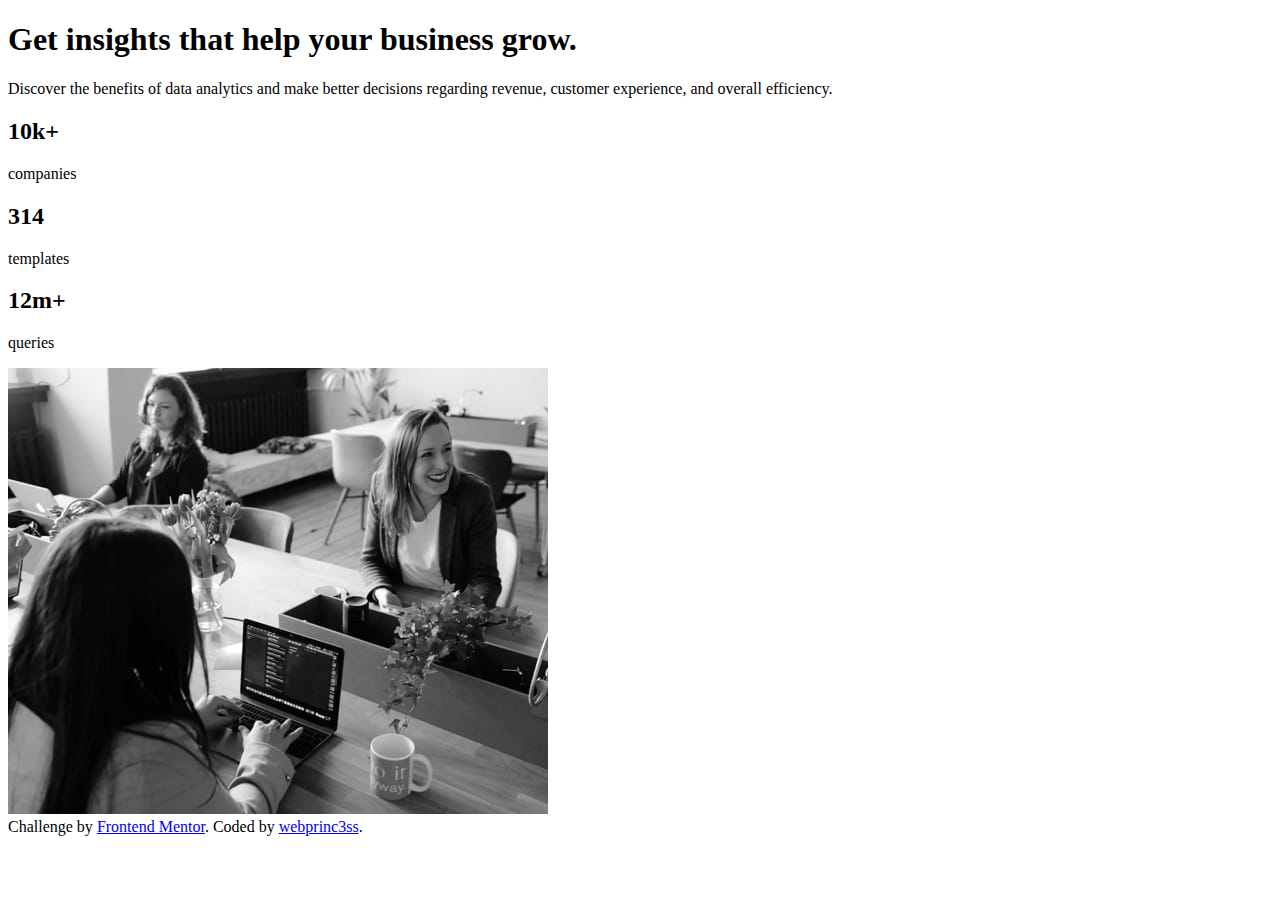
==== index.html @ 17a89ea9 "Colors." ====
<!DOCTYPE html>
<html lang="en">

<head>
  <meta charset="UTF-8">
  <meta name="viewport" content="width=device-width, initial-scale=1.0">
  <!-- displays site properly based on user's device -->

  <link rel="icon" type="image/png" sizes="32x32" href="./images/favicon-32x32.png">
  <link rel="stylesheet" href="css/style.css" />
  <title>Stats preview card component</title>
  <!-- Feel free to remove these styles or customise in your own stylesheet 👍 -->
  <!-- <style>
    .attribution { font-size: 11px; text-align: center; }
    .attribution a { color: hsl(228, 45%, 44%); }
  </style> -->
</head>

<body>
  <main>
    <section class="card">
      <div class="card-right">
        <h1>Get insights that help your business grow.</h1>
        <p>Discover the benefits of data analytics and make better decisions regarding revenue, customer
          experience, and overall efficiency.</p>
        <div>
          <div>
            <h2>10k+</h2>
            <p>companies</p>
          </div>
          <div>
            <h2>314</h2>
            <p>templates</p>
          </div>
          <div>
            <h2>12m+</h2>
            <p>queries</p>
          </div>
        </div>
      </div>
      <div class="card-left">
        <img src="images/image-header-desktop.jpg" alt="Staff working on computers." />
      </div>
    </section>
  </main>
  <footer>
    <div class="attribution">
      Challenge by <a href="https://www.frontendmentor.io?ref=challenge" target="_blank">Frontend Mentor</a>.
      Coded by <a href="#">webprinc3ss</a>.
    </div>
  </footer>
</body>

</html>
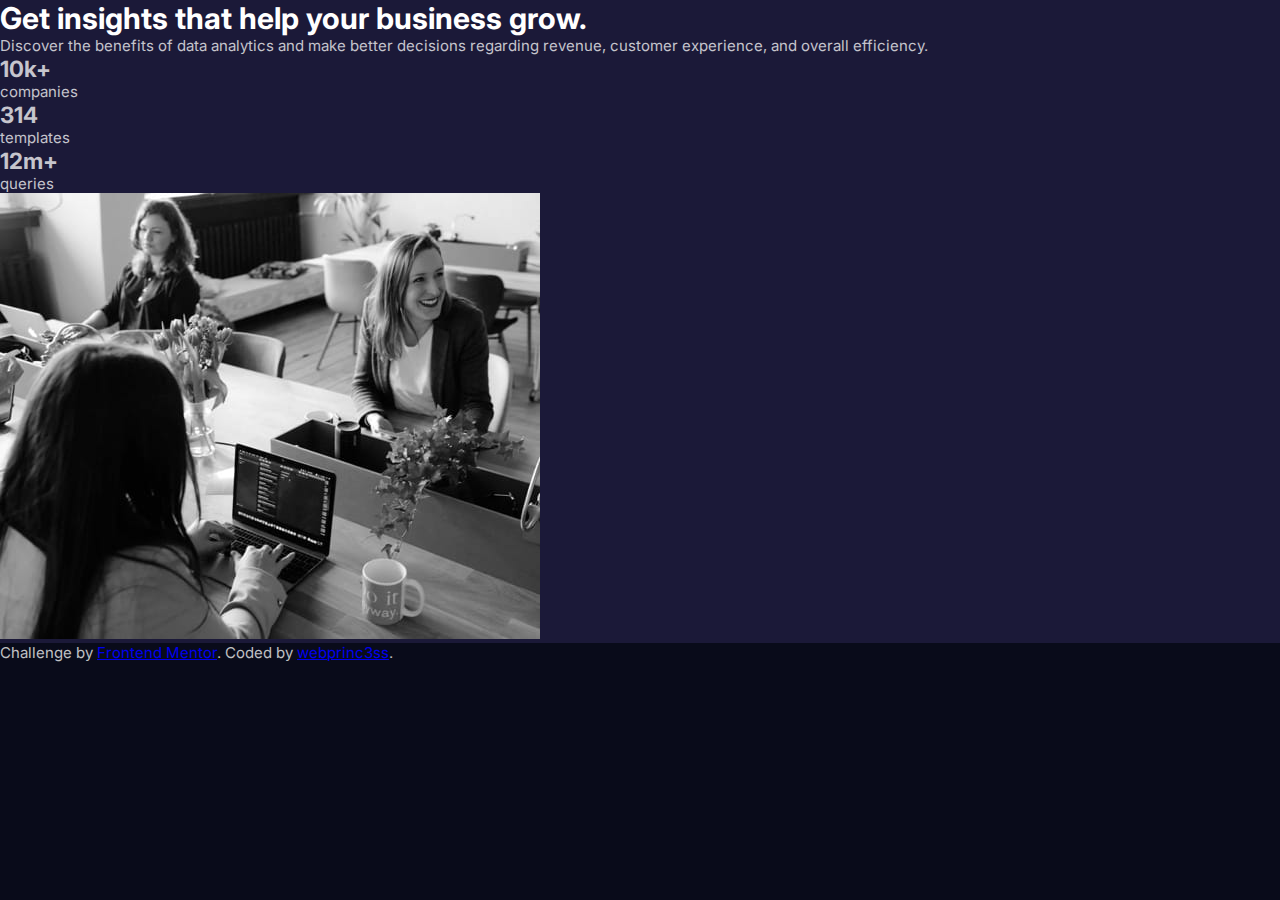
==== commit dda5057e: "More styling." ====
--- a/index.html
+++ b/index.html
@@ -7,13 +7,18 @@
   <!-- displays site properly based on user's device -->
 
   <link rel="icon" type="image/png" sizes="32x32" href="./images/favicon-32x32.png">
-  <link rel="stylesheet" href="css/style.css" />
+
   <title>Stats preview card component</title>
   <!-- Feel free to remove these styles or customise in your own stylesheet 👍 -->
   <!-- <style>
     .attribution { font-size: 11px; text-align: center; }
     .attribution a { color: hsl(228, 45%, 44%); }
   </style> -->
+  <link rel="stylesheet" href="css/styles.css">
+  <link rel="preconnect" href="https://fonts.googleapis.com">
+  <link rel="preconnect" href="https://fonts.gstatic.com" crossorigin>
+  <link href="https://fonts.googleapis.com/css2?family=Inter:wght@400;800&family=Lexend+Deca&display=swap"
+    rel="stylesheet">
 </head>
 
 <body>
--- a/css/styles.css
+++ b/css/styles.css
@@ -0,0 +1,49 @@
+  
+:root {
+    --main-back: hsl(233, 47%, 7%);  
+    --card-back: hsl(244, 38%, 16%);
+    --accent: hslhsl(277, 64%, 61%);
+    --white-headline: hsl(0, 0%, 100%);
+    --white-para: hsla(0, 0%, 100%, 0.75);
+    --white-stat: hsla(0, 0%, 100%, 0.6);
+  }
+  
+  * {
+    margin: 0;
+    padding: 0;
+    box-sizing: border-box;
+  }
+  
+  body {
+    background-color:  var(--main-back);
+    color: var(--white-para);
+    font-size: 15px;
+    font-family: Inter, sans-serif;
+    /* font-weight: 400, 700; */
+  }
+
+  main {
+      background-color: var(--card-back);
+  }
+
+  h1 {
+      font-size: ;
+      font-family: Inter, sans-serif;
+      font-weight: 700;
+      color: var(--white-headline);
+  }
+
+  /* MEDIA QUERY FOR SMALLER DESKTOP SCREENS AND SMALLER */
+@media screen and (max-width: 980px) {
+  }
+  
+  
+  /* MEDIA QUERY FOR TABLETS AND SMALLER */
+  /* @media screen and (max-width: 768px) {
+
+  } */
+
+  /* MEDIA QUERY FOR MOBILE PHONES AND SMALLER */
+  @media screen and (max-width: 375px) {
+  
+  }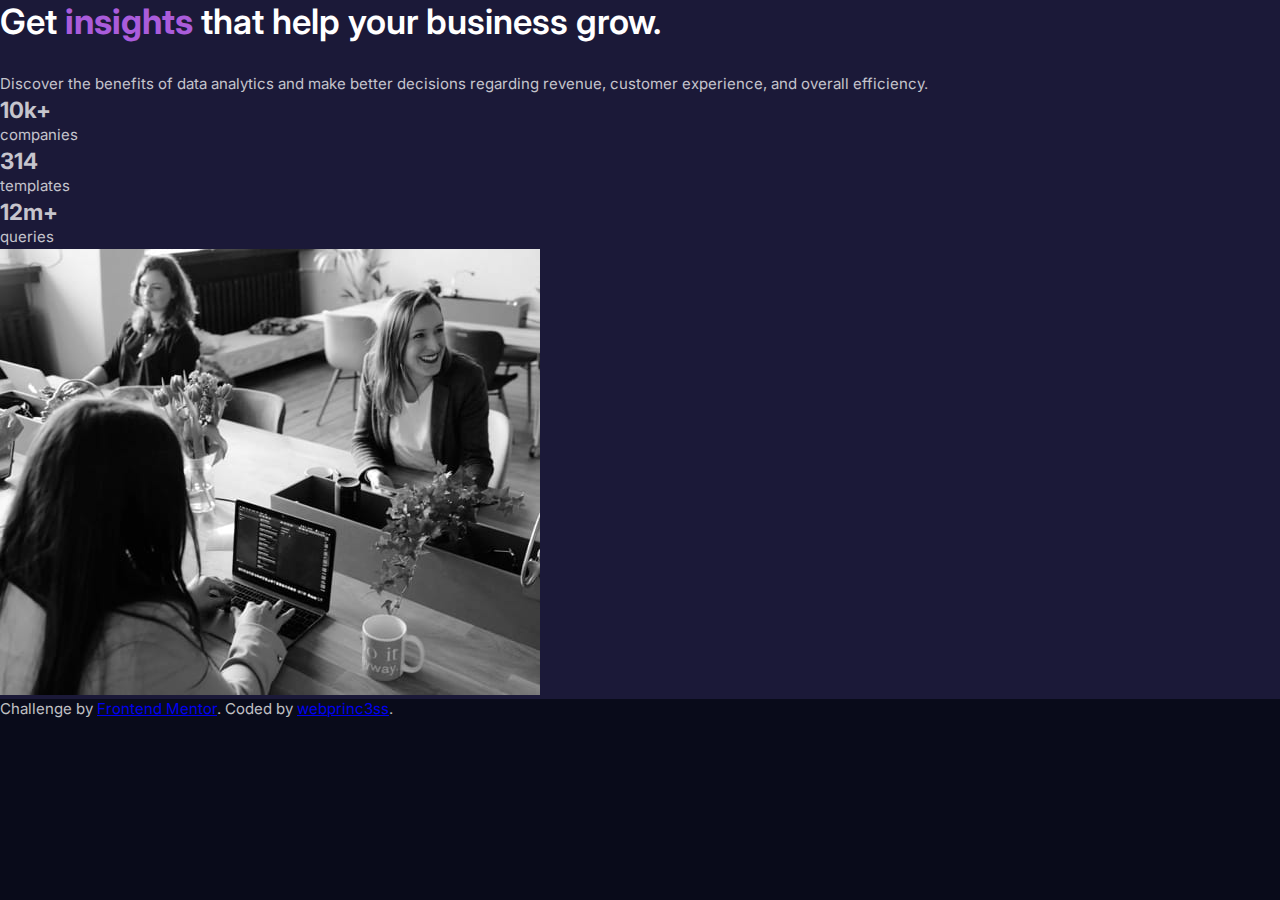
==== commit 27d9233f: "Font matching." ====
--- a/index.html
+++ b/index.html
@@ -17,7 +17,7 @@
   <link rel="stylesheet" href="css/styles.css">
   <link rel="preconnect" href="https://fonts.googleapis.com">
   <link rel="preconnect" href="https://fonts.gstatic.com" crossorigin>
-  <link href="https://fonts.googleapis.com/css2?family=Inter:wght@400;800&family=Lexend+Deca&display=swap"
+  <link href="https://fonts.googleapis.com/css2?family=Inter:wght@400;500;600;700;800&family=Lexend+Deca&display=swap"
     rel="stylesheet">
 </head>
 
@@ -25,7 +25,7 @@
   <main>
     <section class="card">
       <div class="card-right">
-        <h1>Get insights that help your business grow.</h1>
+        <h1>Get <span class="insights">insights</span> that help your business grow.</h1>
         <p>Discover the benefits of data analytics and make better decisions regarding revenue, customer
           experience, and overall efficiency.</p>
         <div>
--- a/css/styles.css
+++ b/css/styles.css
@@ -2,7 +2,7 @@
 :root {
     --main-back: hsl(233, 47%, 7%);  
     --card-back: hsl(244, 38%, 16%);
-    --accent: hslhsl(277, 64%, 61%);
+    --accent: hsl(277, 64%, 61%);
     --white-headline: hsl(0, 0%, 100%);
     --white-para: hsla(0, 0%, 100%, 0.75);
     --white-stat: hsla(0, 0%, 100%, 0.6);
@@ -22,16 +22,30 @@
     /* font-weight: 400, 700; */
   }
 
-  main {
+  section {
       background-color: var(--card-back);
   }
 
   h1 {
-      font-size: ;
-      font-family: Inter, sans-serif;
-      font-weight: 700;
-      color: var(--white-headline);
+    font-size: 35px;
+    font-family: Inter, sans-serif;
+    font-weight: 600;
+    color: var(--white-headline);
+    margin-bottom: 30px;
   }
+
+p {
+    line-height: 1.6em;
+}
+
+.insights {
+    color: var(--accent);
+    font-weight: 700;
+}
+
+h2 {
+    
+}
 
   /* MEDIA QUERY FOR SMALLER DESKTOP SCREENS AND SMALLER */
 @media screen and (max-width: 980px) {
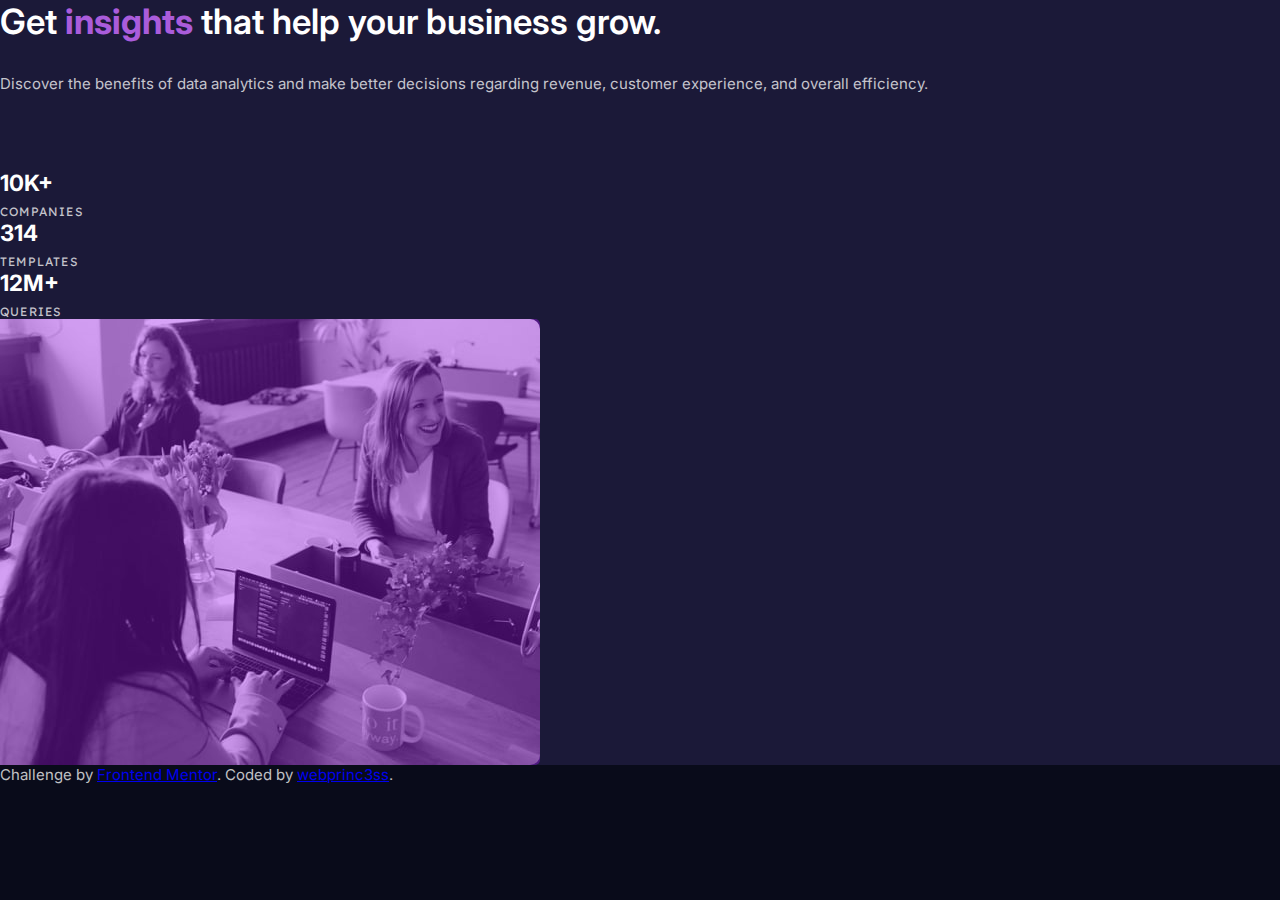
==== commit d02ca40d: "Styled image with overlay and rounded right borders." ====
--- a/index.html
+++ b/index.html
@@ -26,25 +26,27 @@
     <section class="card">
       <div class="card-right">
         <h1>Get <span class="insights">insights</span> that help your business grow.</h1>
-        <p>Discover the benefits of data analytics and make better decisions regarding revenue, customer
+        <p class="intro">Discover the benefits of data analytics and make better decisions regarding revenue, customer
           experience, and overall efficiency.</p>
         <div>
           <div>
-            <h2>10k+</h2>
-            <p>companies</p>
+            <h2>10K+</h2>
+            <p class="stats">COMPANIES</p>
           </div>
           <div>
             <h2>314</h2>
-            <p>templates</p>
+            <p class="stats">TEMPLATES</p>
           </div>
           <div>
-            <h2>12m+</h2>
-            <p>queries</p>
+            <h2>12M+</h2>
+            <p class="stats">QUERIES</p>
           </div>
         </div>
       </div>
       <div class="card-left">
-        <img src="images/image-header-desktop.jpg" alt="Staff working on computers." />
+        <div class="wrap">
+          <img src="images/image-header-desktop.jpg" alt="Staff working on computers." />
+        </div>
       </div>
     </section>
   </main>
--- a/css/styles.css
+++ b/css/styles.css
@@ -34,8 +34,9 @@
     margin-bottom: 30px;
   }
 
-p {
+p.intro {
     line-height: 1.6em;
+    margin-bottom: 73px;
 }
 
 .insights {
@@ -44,7 +45,44 @@
 }
 
 h2 {
-    
+    color: var(--white-headline);
+    margin-bottom: 8px;
+}
+
+p.stats {
+    font-size: 12px;
+    font-family: Lexend Deca, sans-serif;
+    letter-spacing: .1em;
+}
+
+div.card-left {
+    width: 540px;
+    height: 446px;
+}
+
+.wrap {
+    position:relative;
+    width: 540px;
+    height: 446px;
+}
+
+.wrap:before {
+    content: "";
+    position: absolute;
+    top:0;
+    left:0;
+    height: 100%;
+    width: 100%;
+    background: hsla(277, 85%, 51%, .40);
+    /* background: rgba(170, 92, 219, .50); */
+    border-top-right-radius: 5px;
+    border-bottom-right-radius: 5px;
+    z-index: 999;
+}
+
+img {
+    border-top-right-radius: 10px;
+    border-bottom-right-radius: 10px;
 }
 
   /* MEDIA QUERY FOR SMALLER DESKTOP SCREENS AND SMALLER */
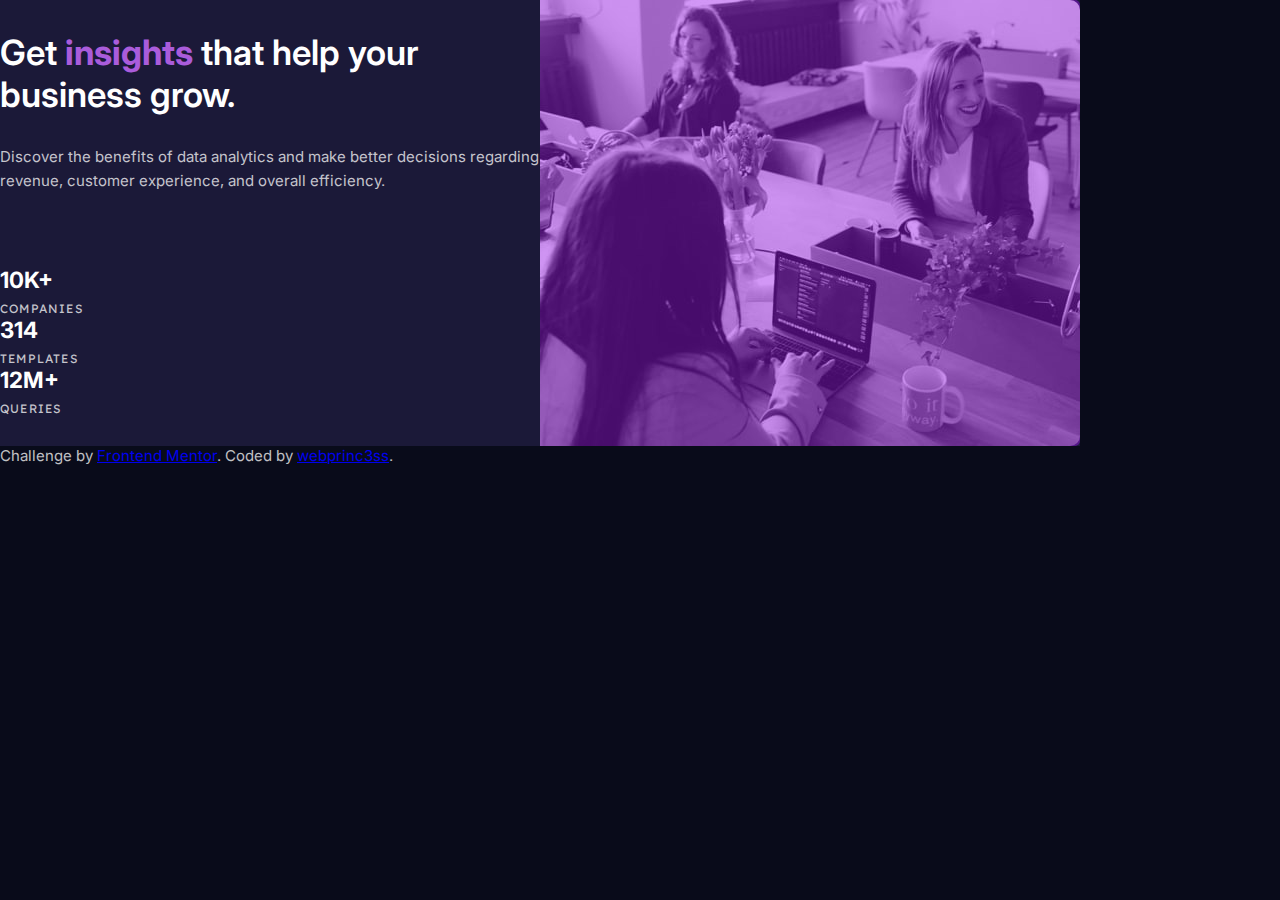
==== commit a0be9e78: "Positioning with flexbox." ====
--- a/index.html
+++ b/index.html
@@ -24,26 +24,28 @@
 <body>
   <main>
     <section class="card">
-      <div class="card-right">
-        <h1>Get <span class="insights">insights</span> that help your business grow.</h1>
-        <p class="intro">Discover the benefits of data analytics and make better decisions regarding revenue, customer
-          experience, and overall efficiency.</p>
-        <div>
-          <div>
-            <h2>10K+</h2>
-            <p class="stats">COMPANIES</p>
-          </div>
-          <div>
-            <h2>314</h2>
-            <p class="stats">TEMPLATES</p>
-          </div>
-          <div>
-            <h2>12M+</h2>
-            <p class="stats">QUERIES</p>
+      <div class="card-center">
+        <div class="card-left">
+          <h1>Get <span class="insights">insights</span> that help your business grow.</h1>
+          <p class="intro">Discover the benefits of data analytics and make better decisions regarding revenue, customer
+            experience, and overall efficiency.</p>
+          <div class="stat-wrapper">
+            <div class="stat-item">
+              <h2>10K+</h2>
+              <p class="stats">COMPANIES</p>
+            </div>
+            <div class="stat-item">
+              <h2>314</h2>
+              <p class="stats">TEMPLATES</p>
+            </div>
+            <div class="stat-item">
+              <h2>12M+</h2>
+              <p class="stats">QUERIES</p>
+            </div>
           </div>
         </div>
       </div>
-      <div class="card-left">
+      <div class="card-right">
         <div class="wrap">
           <img src="images/image-header-desktop.jpg" alt="Staff working on computers." />
         </div>
--- a/css/styles.css
+++ b/css/styles.css
@@ -55,9 +55,35 @@
     letter-spacing: .1em;
 }
 
+section.card {
+    width: 1080px;
+    display: flex;
+}
+
 div.card-left {
     width: 540px;
+}
+
+div.card-right {
+    width: 540px;
     height: 446px;
+}
+
+div.card-center {
+    display: flex;
+    align-items: center;
+    justify-content: center;
+}
+
+div.card
+
+div.stat-wrapper {
+    display: flex;
+    width: 100%;
+}
+
+div.stat-item {
+    flex-grow: 1;
 }
 
 .wrap {
@@ -73,7 +99,7 @@
     left:0;
     height: 100%;
     width: 100%;
-    background: hsla(277, 85%, 51%, .40);
+    background: hsla(277, 85%, 51%, .45);
     /* background: rgba(170, 92, 219, .50); */
     border-top-right-radius: 5px;
     border-bottom-right-radius: 5px;
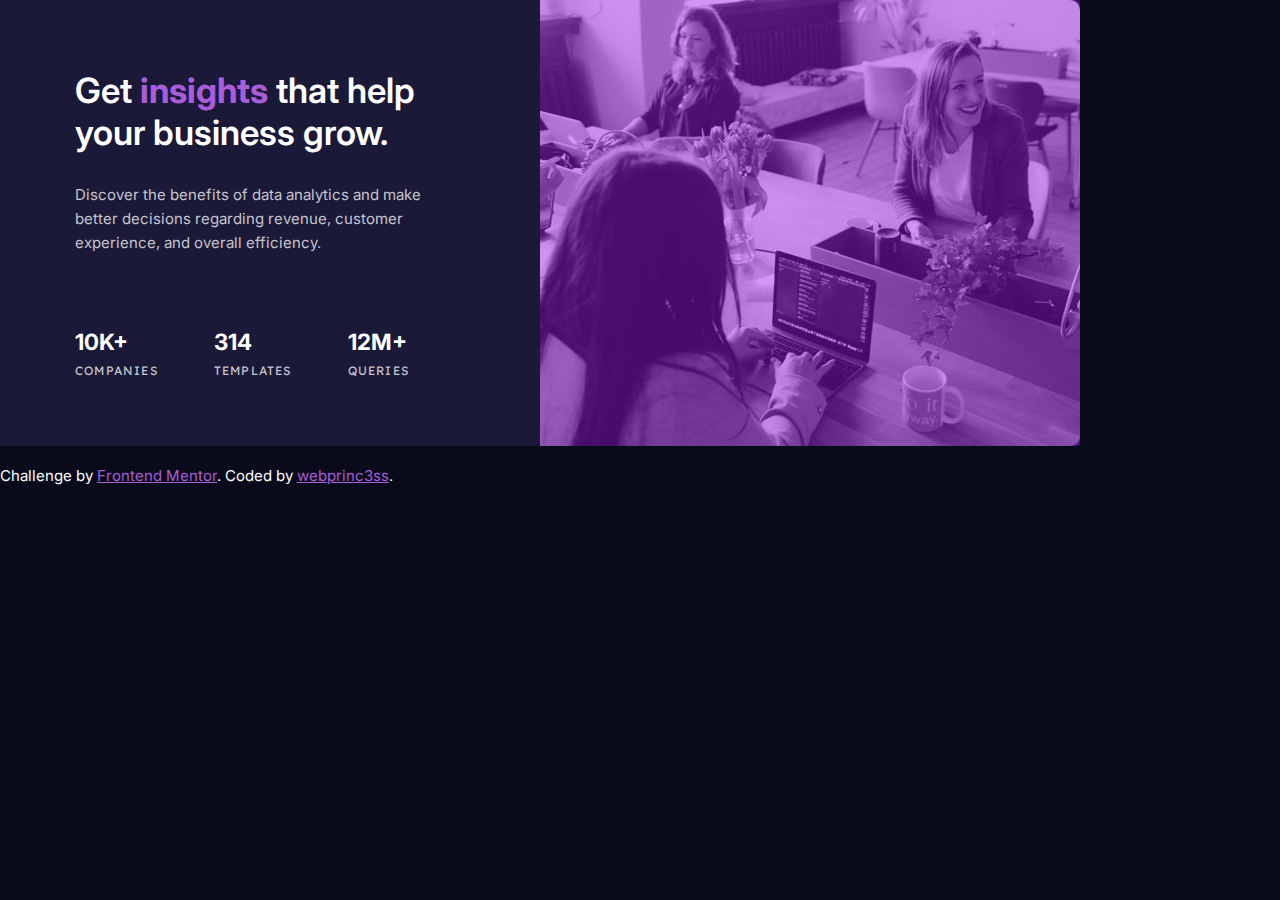
==== commit 47e8b063: "Card complete. Now to center." ====
--- a/index.html
+++ b/index.html
@@ -51,13 +51,14 @@
         </div>
       </div>
     </section>
-  </main>
-  <footer>
+
     <div class="attribution">
       Challenge by <a href="https://www.frontendmentor.io?ref=challenge" target="_blank">Frontend Mentor</a>.
-      Coded by <a href="#">webprinc3ss</a>.
+      Coded by <a href="https://github.com/webprinc3ss/stats-preview-card">webprinc3ss</a>.
     </div>
-  </footer>
+  </main>
+
+
 </body>
 
 </html>--- a/css/styles.css
+++ b/css/styles.css
@@ -61,7 +61,9 @@
 }
 
 div.card-left {
-    width: 540px;
+    width: 450px;
+    padding-right: 30px;
+    padding-left:30px;
 }
 
 div.card-right {
@@ -73,13 +75,15 @@
     display: flex;
     align-items: center;
     justify-content: center;
+    width: 580px;
 }
 
-div.card
+
 
 div.stat-wrapper {
     display: flex;
     width: 100%;
+
 }
 
 div.stat-item {
@@ -111,6 +115,23 @@
     border-bottom-right-radius: 10px;
 }
 
+div.attribution {
+    color: var(--white-headline);
+    margin-top: 20px;
+}
+
+a {  
+    color: var(--accent);
+}
+
+a:hover {
+    color: var(--accent);
+    text-decoration: none;
+}
+
+a:visited {
+    color: var(--white-para);
+}
   /* MEDIA QUERY FOR SMALLER DESKTOP SCREENS AND SMALLER */
 @media screen and (max-width: 980px) {
   }
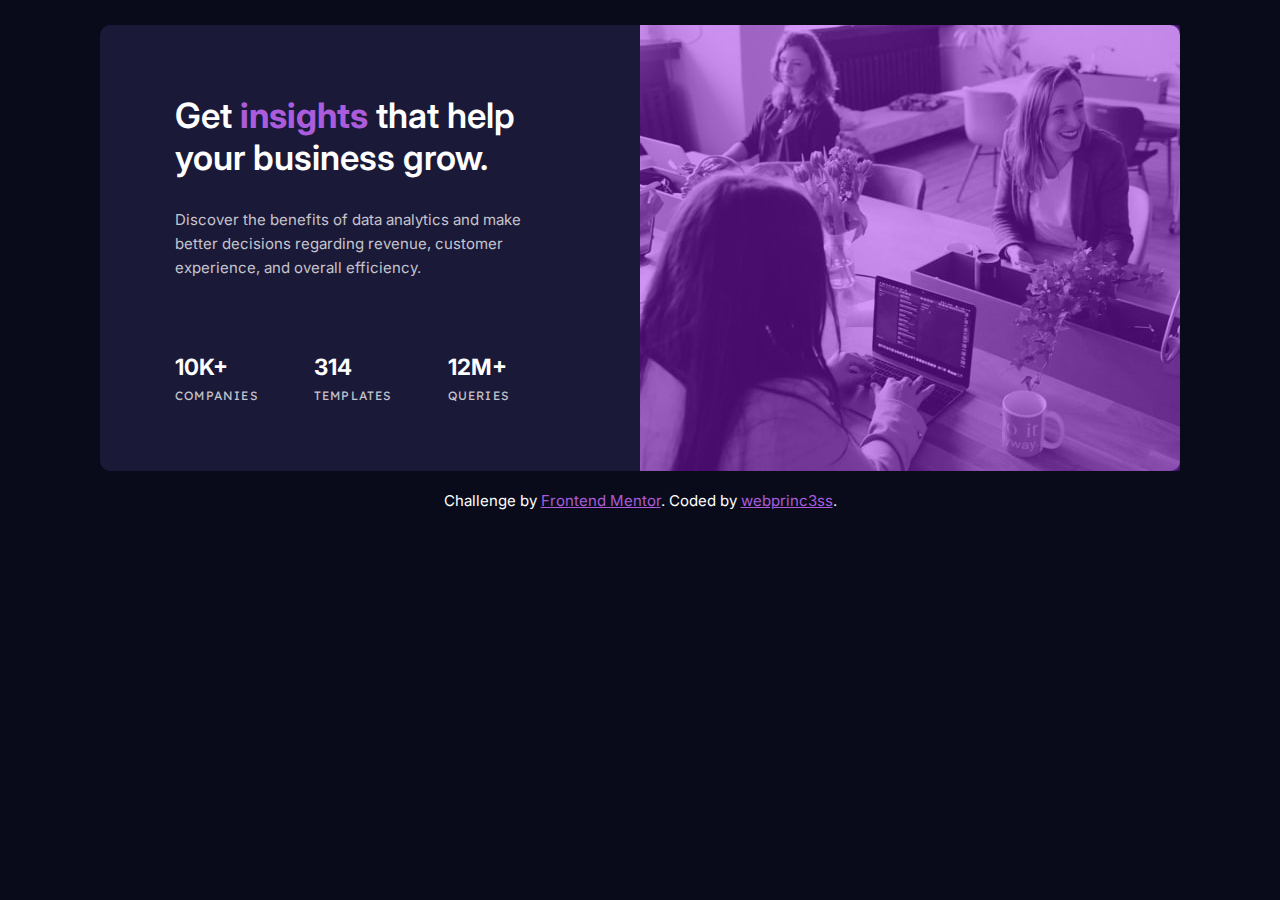
==== commit 770a023c: "Centered card/attribution." ====
--- a/index.html
+++ b/index.html
@@ -52,11 +52,12 @@
       </div>
     </section>
 
-    <div class="attribution">
-      Challenge by <a href="https://www.frontendmentor.io?ref=challenge" target="_blank">Frontend Mentor</a>.
-      Coded by <a href="https://github.com/webprinc3ss/stats-preview-card">webprinc3ss</a>.
-    </div>
   </main>
+
+  <div class="attribution">
+    Challenge by <a href="https://www.frontendmentor.io?ref=challenge" target="_blank">Frontend Mentor</a>.
+    Coded by <a href="https://github.com/webprinc3ss/stats-preview-card">webprinc3ss</a>.
+  </div>
 
 
 </body>
--- a/css/styles.css
+++ b/css/styles.css
@@ -22,8 +22,17 @@
     /* font-weight: 400, 700; */
   }
 
+  main {
+      display: flex;
+      align-items: center;
+      justify-content: center;
+      margin-top: 25px;
+  }
+
   section {
       background-color: var(--card-back);
+      border-top-left-radius: 10px;
+      border-bottom-left-radius: 10px;
   }
 
   h1 {
@@ -118,6 +127,7 @@
 div.attribution {
     color: var(--white-headline);
     margin-top: 20px;
+    text-align: center;
 }
 
 a {  
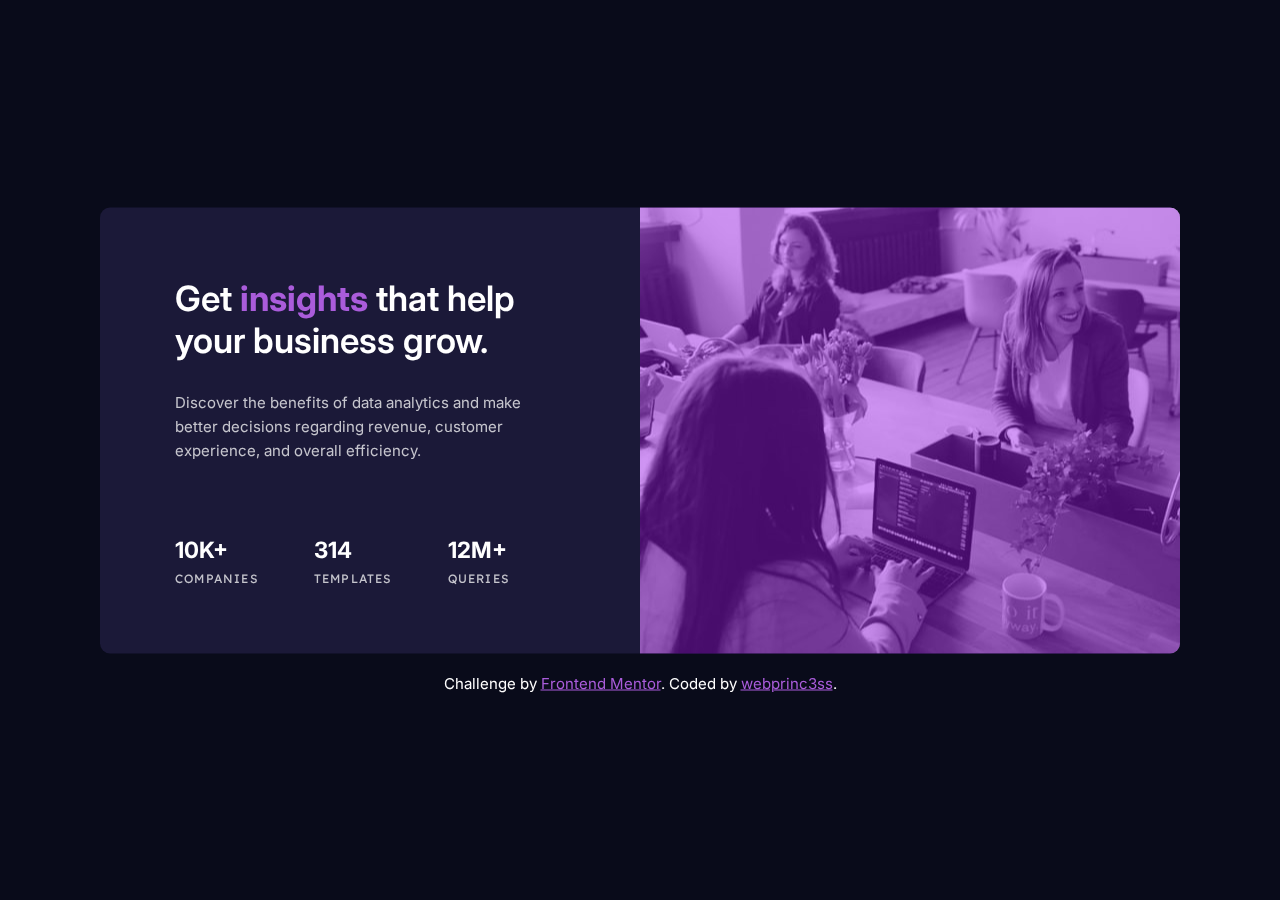
==== commit e6b25965: "Fixed centering and left right corners." ====
--- a/index.html
+++ b/index.html
@@ -51,13 +51,13 @@
         </div>
       </div>
     </section>
-
+    <div class="attribution">
+      Challenge by <a href="https://www.frontendmentor.io?ref=challenge" target="_blank">Frontend Mentor</a>.
+      Coded by <a href="https://github.com/webprinc3ss/stats-preview-card">webprinc3ss</a>.
+    </div>
   </main>
 
-  <div class="attribution">
-    Challenge by <a href="https://www.frontendmentor.io?ref=challenge" target="_blank">Frontend Mentor</a>.
-    Coded by <a href="https://github.com/webprinc3ss/stats-preview-card">webprinc3ss</a>.
-  </div>
+
 
 
 </body>
--- a/css/styles.css
+++ b/css/styles.css
@@ -19,20 +19,25 @@
     color: var(--white-para);
     font-size: 15px;
     font-family: Inter, sans-serif;
-    /* font-weight: 400, 700; */
   }
 
   main {
-      display: flex;
-      align-items: center;
-      justify-content: center;
-      margin-top: 25px;
+    position: fixed;
+    top: 50%;
+    left: 50%;
+    transform: translate(-50%, -50%);
+    -webkit-transform: translate(-50%, -50%);
+    -moz-transform: translate(-50%, -50%);
+    -o-transform: translate(-50%, -50%);
+    -ms-transform: translate(-50%, -50%);
   }
 
   section {
       background-color: var(--card-back);
       border-top-left-radius: 10px;
       border-bottom-left-radius: 10px;
+      border-top-right-radius: 10px;
+      border-bottom-right-radius: 10px;
   }
 
   h1 {
@@ -87,12 +92,9 @@
     width: 580px;
 }
 
-
-
 div.stat-wrapper {
     display: flex;
     width: 100%;
-
 }
 
 div.stat-item {
@@ -113,9 +115,8 @@
     height: 100%;
     width: 100%;
     background: hsla(277, 85%, 51%, .45);
-    /* background: rgba(170, 92, 219, .50); */
-    border-top-right-radius: 5px;
-    border-bottom-right-radius: 5px;
+    border-top-right-radius: 10px;
+    border-bottom-right-radius: 10px;
     z-index: 999;
 }
 
